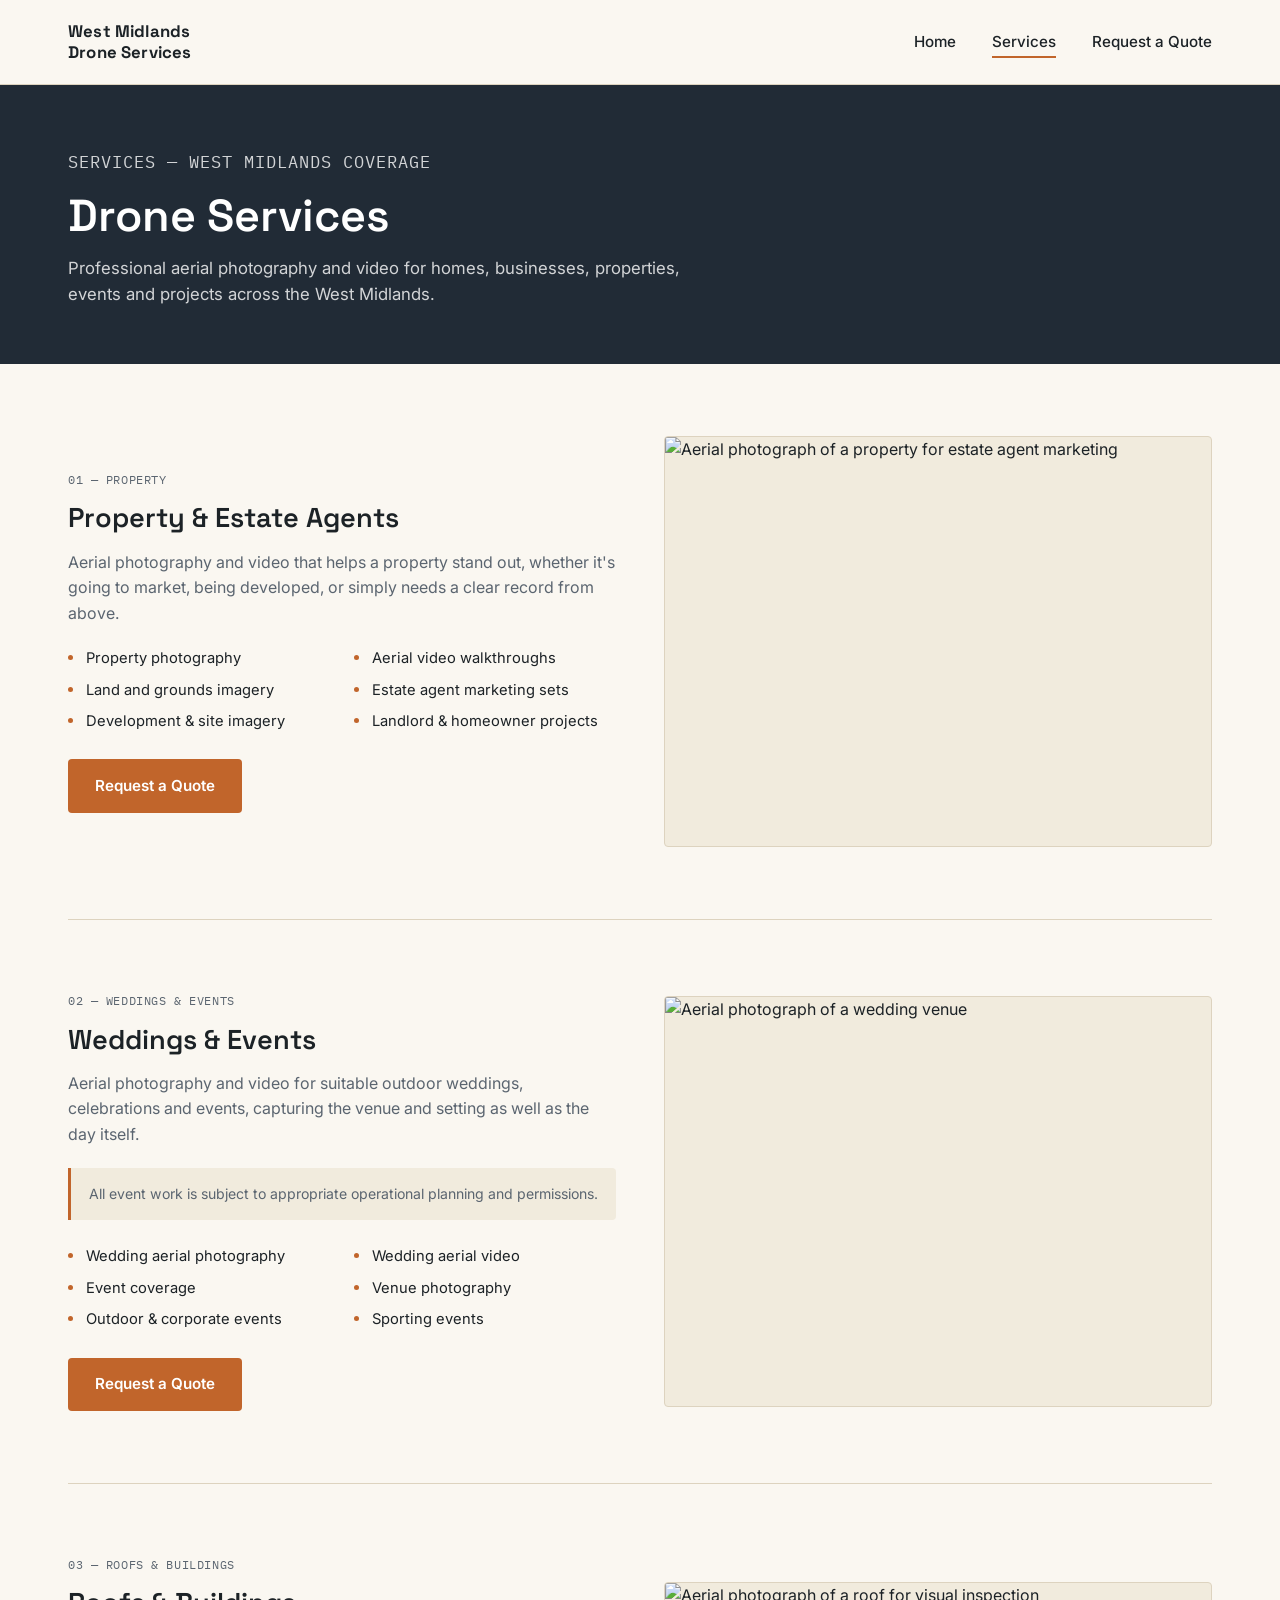
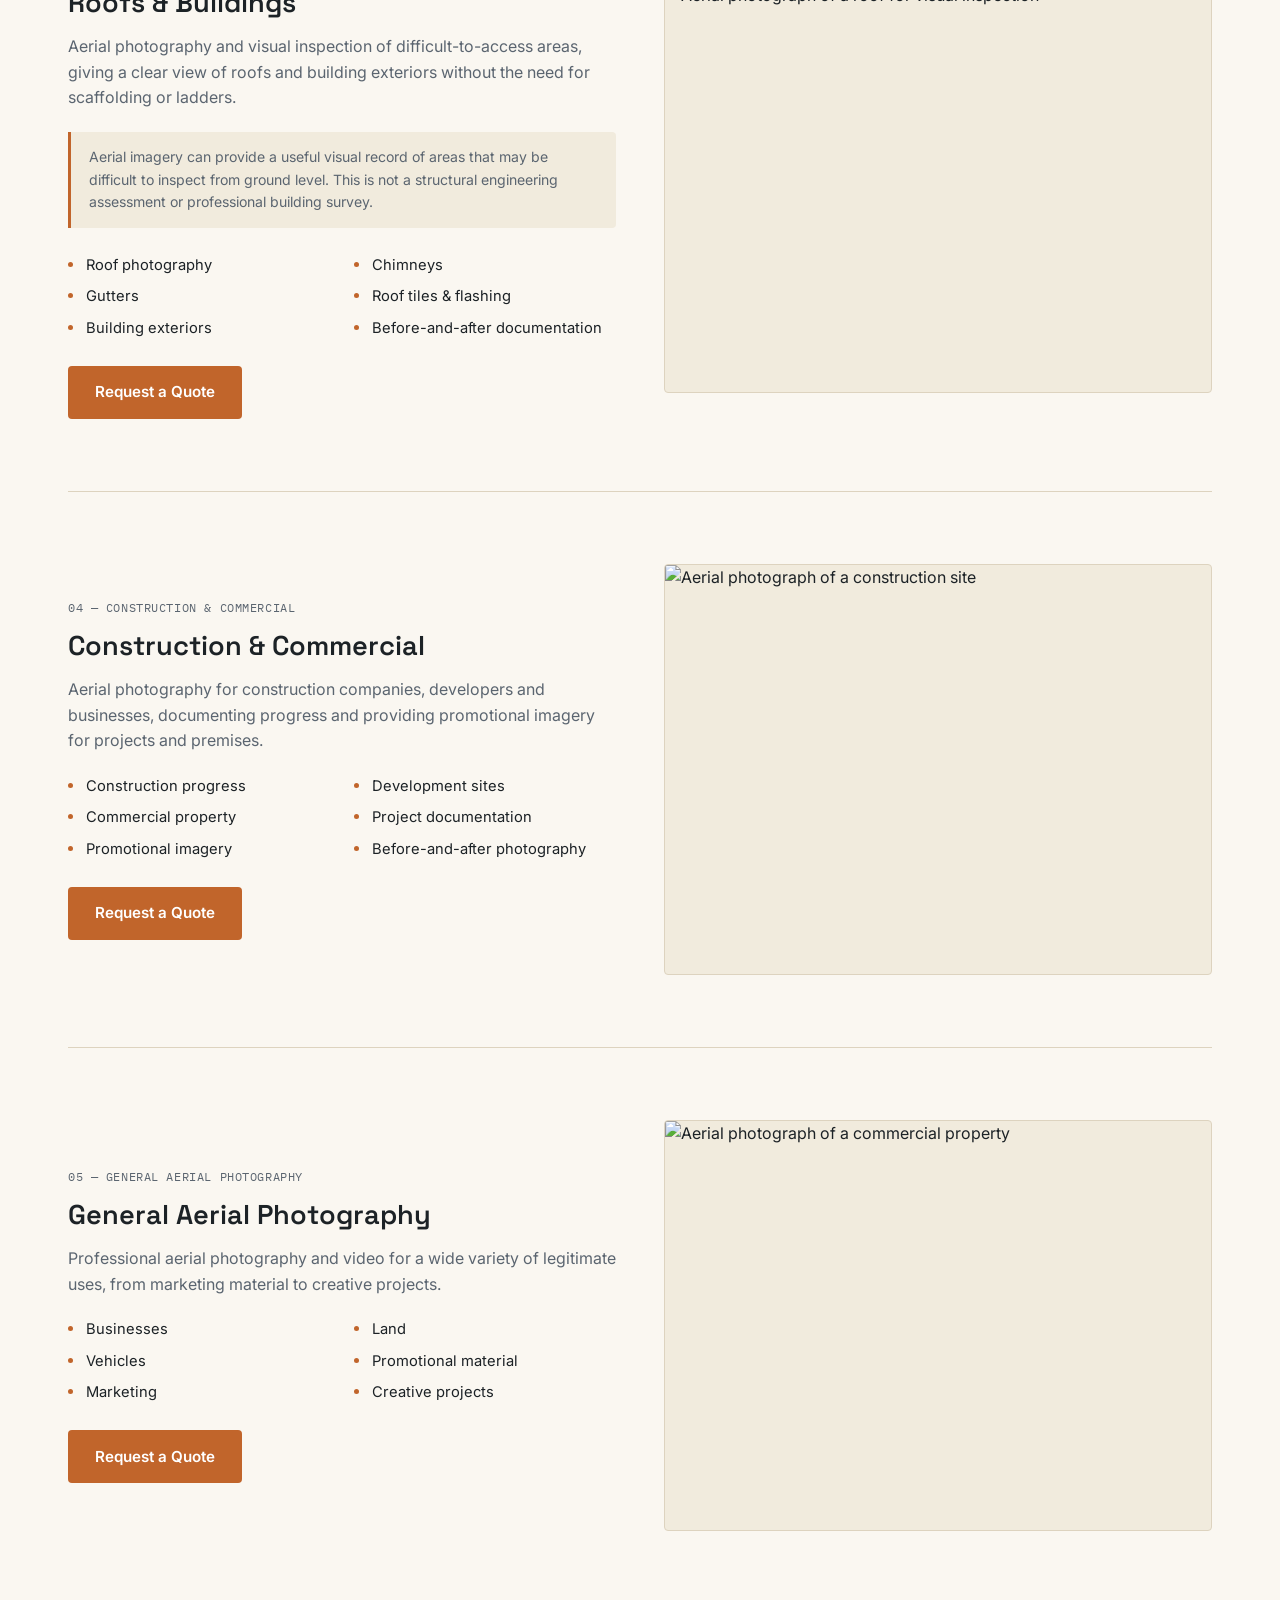
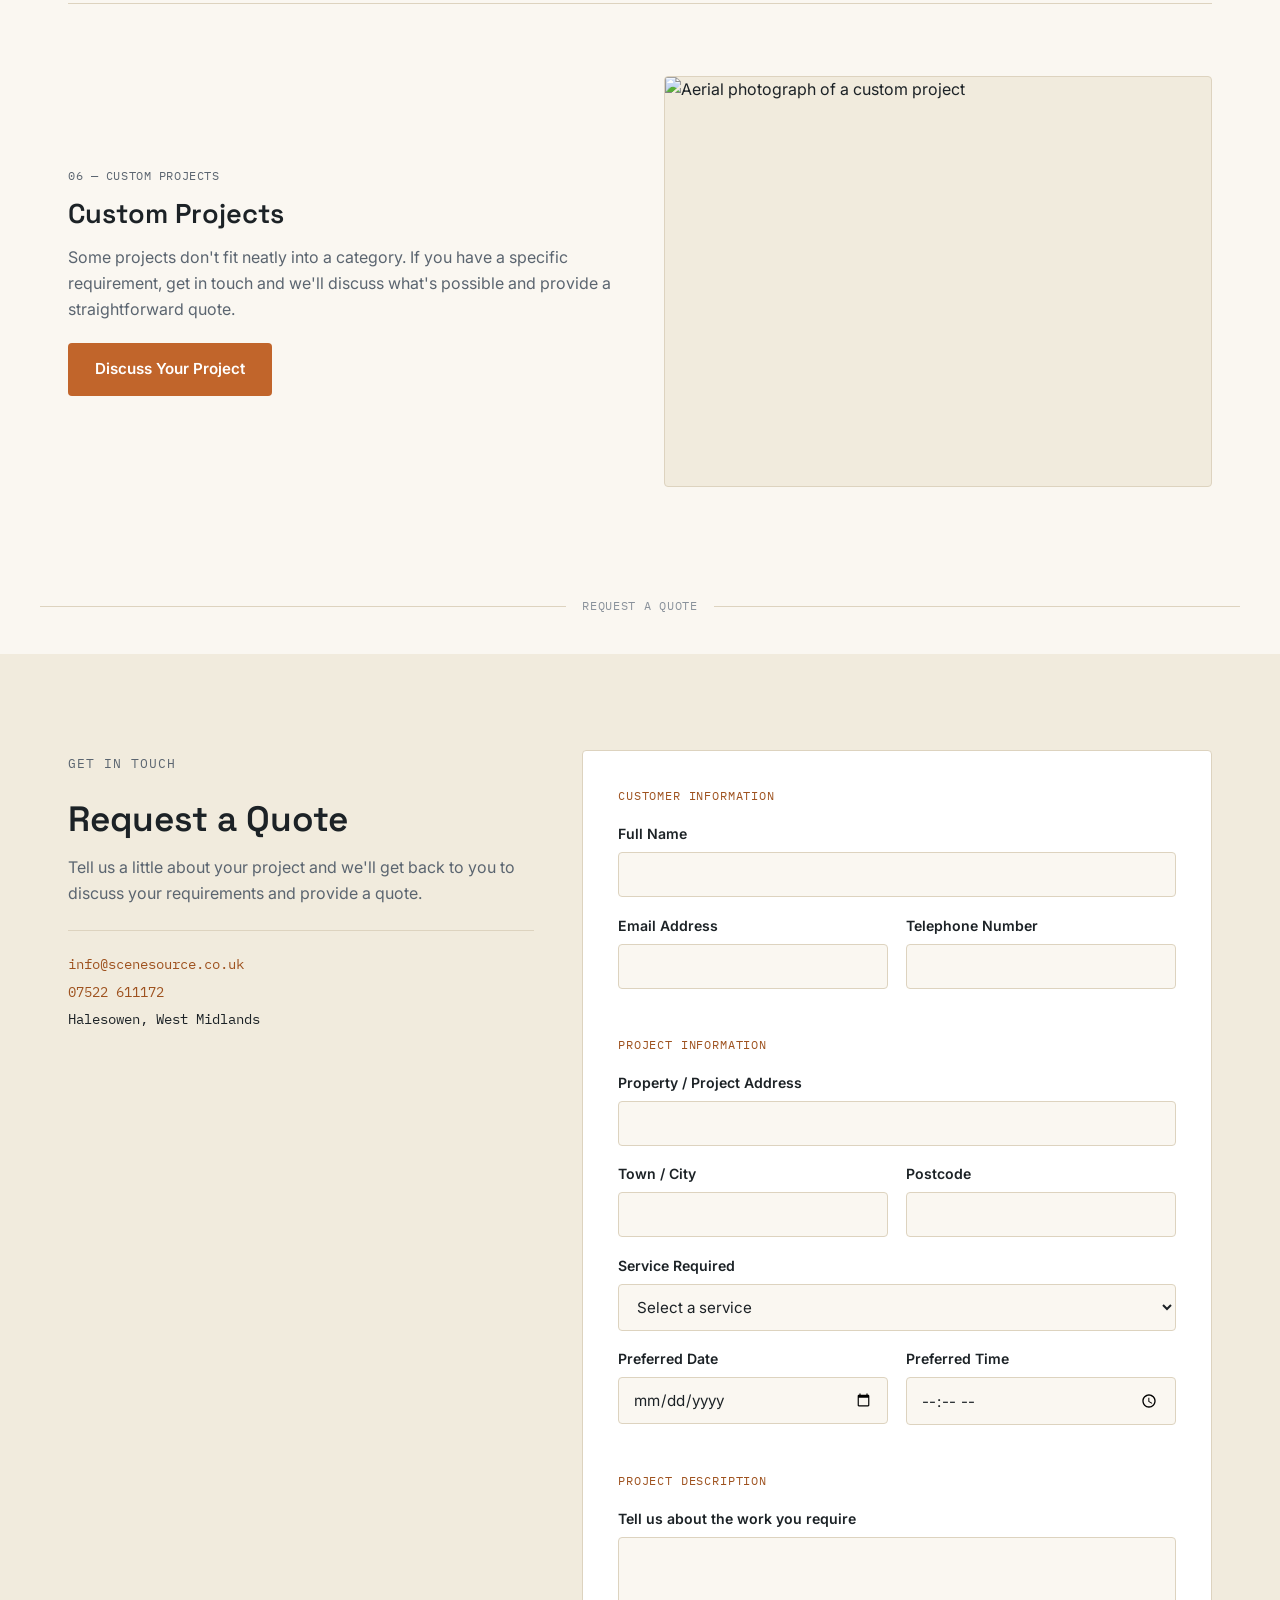
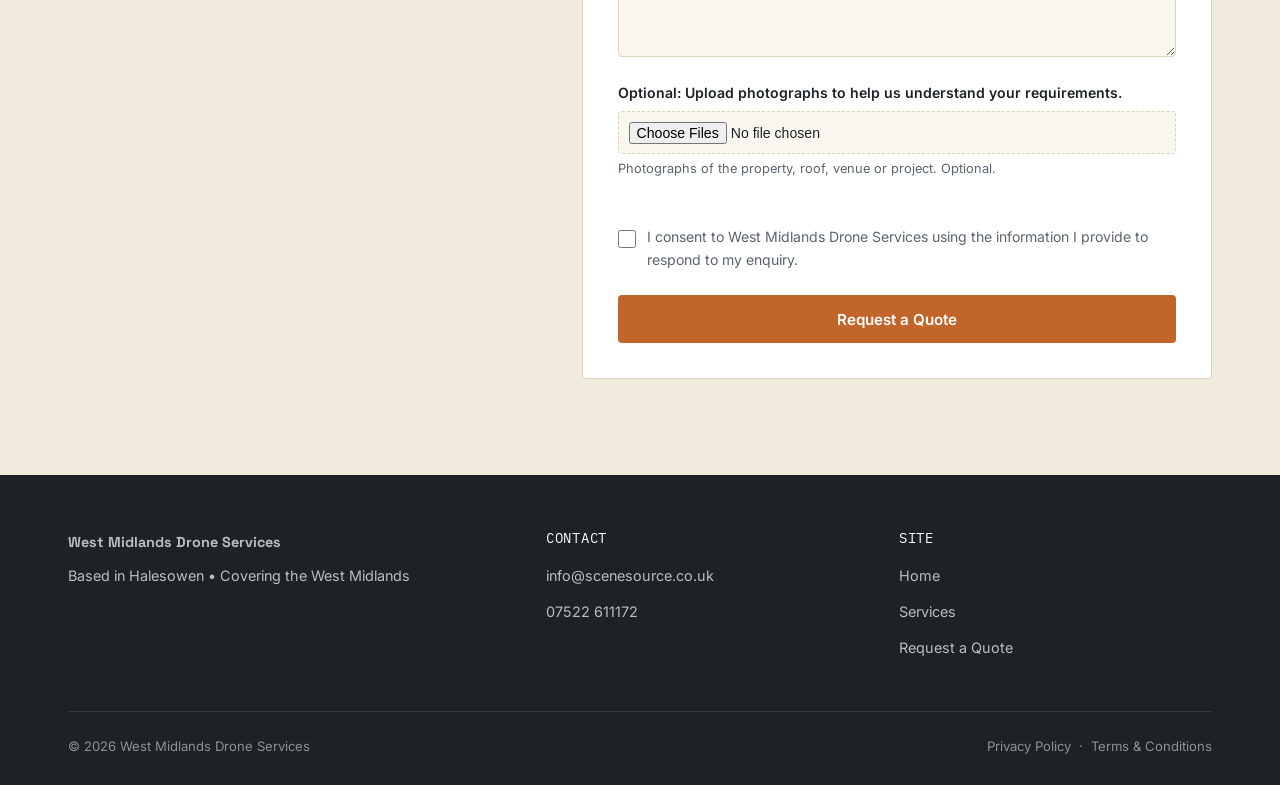
==== services.html @ e0657941 "Add files via upload" ====
<!DOCTYPE html>
<html lang="en-GB">
<head>
<meta charset="UTF-8">
<meta name="viewport" content="width=device-width, initial-scale=1.0">
<title>Drone Services West Midlands | Property, Events, Roofs &amp; Construction</title>
<meta name="description" content="Full range of drone photography and aerial services across the West Midlands: property, weddings, events, roofs, construction and commercial. Request a quote online.">

<meta property="og:title" content="Drone Services West Midlands | West Midlands Drone Services">
<meta property="og:description" content="Property, weddings, events, roofs, construction and commercial aerial imagery across the West Midlands. Request a quote online.">
<meta property="og:type" content="website">
<meta property="og:image" content="images/property-aerial.jpg">
<meta property="og:locale" content="en_GB">

<link rel="stylesheet" href="style.css">
</head>
<body>

<a href="#main" class="skip-link">Skip to main content</a>

<header class="site-header" id="siteHeader">
  <div class="container">
    <a href="index.html" class="brand">
      <span class="brand-mark">West Midlands<br>Drone Services</span>
    </a>

    <nav class="main-nav" id="mainNav" aria-label="Primary">
      <ul>
        <li><a href="index.html">Home</a></li>
        <li><a href="services.html" aria-current="page">Services</a></li>
        <li><a href="services.html#quote">Request a Quote</a></li>
      </ul>
      <div class="nav-cta">
        <a href="services.html#quote" class="btn btn-primary btn-block">Request a Quote</a>
      </div>
    </nav>

    <button class="nav-toggle" id="navToggle" aria-expanded="false" aria-controls="mainNav" aria-label="Open menu">
      <span></span><span></span><span></span>
    </button>
  </div>
</header>

<main id="main">

  <section class="page-hero">
    <div class="container">
      <p class="hero-coords" style="margin-bottom:0.9rem;">SERVICES — WEST MIDLANDS COVERAGE</p>
      <h1>Drone Services</h1>
      <p>Professional aerial photography and video for homes, businesses, properties, events and projects across the West Midlands.</p>
    </div>
  </section>

  <!-- PROPERTY -->
  <section class="container">
    <article class="service-detail" id="property">
      <div class="service-detail-text">
        <p class="service-ref">01 — PROPERTY</p>
        <h2>Property &amp; Estate Agents</h2>
        <p>Aerial photography and video that helps a property stand out, whether it's going to market, being developed, or simply needs a clear record from above.</p>
        <ul class="included-list">
          <li>Property photography</li>
          <li>Aerial video walkthroughs</li>
          <li>Land and grounds imagery</li>
          <li>Estate agent marketing sets</li>
          <li>Development &amp; site imagery</li>
          <li>Landlord &amp; homeowner projects</li>
        </ul>
        <a href="#quote" class="btn btn-primary">Request a Quote</a>
      </div>
      <div class="service-detail-media">
        <div class="hero-photo">
          <img src="images/property-aerial.jpg" alt="Aerial photograph of a property for estate agent marketing">
        </div>
      </div>
    </article>

    <!-- WEDDINGS & EVENTS -->
    <article class="service-detail reverse" id="events">
      <div class="service-detail-text">
        <p class="service-ref">02 — WEDDINGS &amp; EVENTS</p>
        <h2>Weddings &amp; Events</h2>
        <p>Aerial photography and video for suitable outdoor weddings, celebrations and events, capturing the venue and setting as well as the day itself.</p>
        <div class="note-box">All event work is subject to appropriate operational planning and permissions.</div>
        <ul class="included-list">
          <li>Wedding aerial photography</li>
          <li>Wedding aerial video</li>
          <li>Event coverage</li>
          <li>Venue photography</li>
          <li>Outdoor &amp; corporate events</li>
          <li>Sporting events</li>
        </ul>
        <a href="#quote" class="btn btn-primary">Request a Quote</a>
      </div>
      <div class="service-detail-media">
        <div class="hero-photo">
          <img src="images/wedding-drone.jpg" alt="Aerial photograph of a wedding venue">
        </div>
      </div>
    </article>

    <!-- ROOFS & BUILDINGS -->
    <article class="service-detail" id="roofs">
      <div class="service-detail-text">
        <p class="service-ref">03 — ROOFS &amp; BUILDINGS</p>
        <h2>Roofs &amp; Buildings</h2>
        <p>Aerial photography and visual inspection of difficult-to-access areas, giving a clear view of roofs and building exteriors without the need for scaffolding or ladders.</p>
        <div class="note-box">Aerial imagery can provide a useful visual record of areas that may be difficult to inspect from ground level. This is not a structural engineering assessment or professional building survey.</div>
        <ul class="included-list">
          <li>Roof photography</li>
          <li>Chimneys</li>
          <li>Gutters</li>
          <li>Roof tiles &amp; flashing</li>
          <li>Building exteriors</li>
          <li>Before-and-after documentation</li>
        </ul>
        <a href="#quote" class="btn btn-primary">Request a Quote</a>
      </div>
      <div class="service-detail-media">
        <div class="hero-photo">
          <img src="images/roof-inspection.jpg" alt="Aerial photograph of a roof for visual inspection">
        </div>
      </div>
    </article>

    <!-- CONSTRUCTION & COMMERCIAL -->
    <article class="service-detail reverse" id="construction">
      <div class="service-detail-text">
        <p class="service-ref">04 — CONSTRUCTION &amp; COMMERCIAL</p>
        <h2>Construction &amp; Commercial</h2>
        <p>Aerial photography for construction companies, developers and businesses, documenting progress and providing promotional imagery for projects and premises.</p>
        <ul class="included-list">
          <li>Construction progress</li>
          <li>Development sites</li>
          <li>Commercial property</li>
          <li>Project documentation</li>
          <li>Promotional imagery</li>
          <li>Before-and-after photography</li>
        </ul>
        <a href="#quote" class="btn btn-primary">Request a Quote</a>
      </div>
      <div class="service-detail-media">
        <div class="hero-photo">
          <img src="images/construction-drone.jpg" alt="Aerial photograph of a construction site">
        </div>
      </div>
    </article>

    <!-- GENERAL AERIAL -->
    <article class="service-detail" id="general">
      <div class="service-detail-text">
        <p class="service-ref">05 — GENERAL AERIAL PHOTOGRAPHY</p>
        <h2>General Aerial Photography</h2>
        <p>Professional aerial photography and video for a wide variety of legitimate uses, from marketing material to creative projects.</p>
        <ul class="included-list">
          <li>Businesses</li>
          <li>Land</li>
          <li>Vehicles</li>
          <li>Promotional material</li>
          <li>Marketing</li>
          <li>Creative projects</li>
        </ul>
        <a href="#quote" class="btn btn-primary">Request a Quote</a>
      </div>
      <div class="service-detail-media">
        <div class="hero-photo">
          <img src="images/commercial-drone.jpg" alt="Aerial photograph of a commercial property">
        </div>
      </div>
    </article>

    <!-- CUSTOM PROJECTS -->
    <article class="service-detail reverse" id="custom">
      <div class="service-detail-text">
        <p class="service-ref">06 — CUSTOM PROJECTS</p>
        <h2>Custom Projects</h2>
        <p>Some projects don't fit neatly into a category. If you have a specific requirement, get in touch and we'll discuss what's possible and provide a straightforward quote.</p>
        <a href="#quote" class="btn btn-primary">Discuss Your Project</a>
      </div>
      <div class="service-detail-media">
        <div class="hero-photo">
          <img src="images/event-drone.jpg" alt="Aerial photograph of a custom project">
        </div>
      </div>
    </article>
  </section>

  <div class="horizon-divider container">
    <span class="line"></span>
    <span class="tag">REQUEST A QUOTE</span>
    <span class="line"></span>
  </div>

  <!-- QUOTE FORM -->
  <section class="section quote-section" id="quote">
    <div class="container quote-wrap">
      <div class="quote-intro">
        <p class="eyebrow">Get In Touch</p>
        <h2>Request a Quote</h2>
        <p>Tell us a little about your project and we'll get back to you to discuss your requirements and provide a quote.</p>
        <div class="contact-block">
          <div><a href="mailto:info@scenesource.co.uk">info@scenesource.co.uk</a></div>
          <div><a href="tel:07522611172">07522 611172</a></div>
          <div>Halesowen, West Midlands</div>
        </div>
      </div>

      <form class="quote-form" id="quoteForm" action="https://api.web3forms.com/submit" method="POST" novalidate>
        <input type="hidden" name="access_key" value="eda8effd-8745-4531-95b8-7ba9d01d443c">
        <input type="hidden" name="subject" value="New quote request — West Midlands Drone Services">
        <input type="checkbox" name="botcheck" style="display:none" tabindex="-1" autocomplete="off">

        <fieldset class="form-fieldset">
          <legend>Customer Information</legend>

          <div class="form-field">
            <label for="fullName">Full Name</label>
            <input type="text" id="fullName" name="fullName" autocomplete="name" required aria-describedby="fullName-error">
            <span class="field-error" id="fullName-error">Please enter your full name.</span>
          </div>

          <div class="form-row">
            <div class="form-field">
              <label for="email">Email Address</label>
              <input type="email" id="email" name="email" autocomplete="email" required aria-describedby="email-error">
              <span class="field-error" id="email-error">Please enter a valid email address.</span>
            </div>
            <div class="form-field">
              <label for="telephone">Telephone Number</label>
              <input type="tel" id="telephone" name="telephone" autocomplete="tel" required aria-describedby="telephone-error">
              <span class="field-error" id="telephone-error">Please enter your telephone number.</span>
            </div>
          </div>
        </fieldset>

        <fieldset class="form-fieldset">
          <legend>Project Information</legend>

          <div class="form-field">
            <label for="address">Property / Project Address</label>
            <input type="text" id="address" name="address" required aria-describedby="address-error">
            <span class="field-error" id="address-error">Please enter the property or project address.</span>
          </div>

          <div class="form-row">
            <div class="form-field">
              <label for="town">Town / City</label>
              <input type="text" id="town" name="town">
            </div>
            <div class="form-field">
              <label for="postcode">Postcode</label>
              <input type="text" id="postcode" name="postcode" autocomplete="postal-code">
            </div>
          </div>

          <div class="form-field">
            <label for="service">Service Required</label>
            <select id="service" name="service" required aria-describedby="service-error">
              <option value="" disabled selected>Select a service</option>
              <option>Property Photography</option>
              <option>Estate Agent Photography</option>
              <option>Wedding Photography</option>
              <option>Wedding Video</option>
              <option>Event Photography</option>
              <option>Event Video</option>
              <option>Roof Photography</option>
              <option>Roof Visual Inspection</option>
              <option>Building Photography</option>
              <option>Construction Progress</option>
              <option>Commercial Photography</option>
              <option>General Aerial Photography</option>
              <option>General Aerial Video</option>
              <option>Other</option>
            </select>
            <span class="field-error" id="service-error">Please select a service.</span>
          </div>

          <div class="form-row">
            <div class="form-field">
              <label for="prefDate">Preferred Date</label>
              <input type="date" id="prefDate" name="preferredDate">
            </div>
            <div class="form-field">
              <label for="prefTime">Preferred Time</label>
              <input type="time" id="prefTime" name="preferredTime">
            </div>
          </div>
        </fieldset>

        <fieldset class="form-fieldset">
          <legend>Project Description</legend>
          <div class="form-field">
            <label for="description">Tell us about the work you require</label>
            <textarea id="description" name="description" required aria-describedby="description-error"></textarea>
            <span class="field-error" id="description-error">Please tell us a little about the work you require.</span>
          </div>

          <div class="form-field">
            <label for="photos">Optional: Upload photographs to help us understand your requirements.</label>
            <input type="file" id="photos" name="photos" accept="image/*" multiple>
            <span class="hint">Photographs of the property, roof, venue or project. Optional.</span>
          </div>
        </fieldset>

        <div class="consent-field">
          <input type="checkbox" id="consent" name="consent" required aria-describedby="consent-error">
          <label for="consent">I consent to West Midlands Drone Services using the information I provide to respond to my enquiry.</label>
        </div>
        <span class="field-error" id="consent-error">Please confirm you consent to us using your details to respond.</span>

        <button type="submit" class="btn btn-primary btn-block">Request a Quote</button>

        <div class="form-status" id="formStatus" role="status" aria-live="polite"></div>
      </form>
    </div>
  </section>

</main>

<footer class="site-footer">
  <div class="container">
    <div class="footer-grid">
      <div>
        <p class="footer-brand">West Midlands Drone Services</p>
        <p>Based in Halesowen • Covering the West Midlands</p>
      </div>
      <div>
        <h4>Contact</h4>
        <ul>
          <li><a href="mailto:info@scenesource.co.uk">info@scenesource.co.uk</a></li>
          <li><a href="tel:07522611172">07522 611172</a></li>
        </ul>
      </div>
      <div>
        <h4>Site</h4>
        <ul>
          <li><a href="index.html">Home</a></li>
          <li><a href="services.html">Services</a></li>
          <li><a href="services.html#quote">Request a Quote</a></li>
        </ul>
      </div>
    </div>
    <div class="footer-bottom">
      <p>© 2026 West Midlands Drone Services</p>
      <div>
        <a href="privacy.html">Privacy Policy</a> &nbsp;·&nbsp; <a href="terms.html">Terms &amp; Conditions</a>
      </div>
    </div>
  </div>
</footer>

<script src="script.js"></script>
</body>
</html>
---- style.css ----
/* =========================================================
   WEST MIDLANDS DRONE SERVICES — STYLESHEET
   ========================================================= */

/* ---------- Fonts ---------- */
@import url('https://fonts.googleapis.com/css2?family=Space+Grotesk:wght@400;500;600;700&family=Inter:wght@400;500;600;700&family=IBM+Plex+Mono:wght@400;500&display=swap');

/* ---------- Design tokens ---------- */
:root {
  --ink: #1C2226;
  --navy: #212B36;
  --bg: #FAF7F1;
  --bg-alt: #F1EBDD;
  --accent: #C1652B;
  --accent-dark: #9E521F;
  --line: #DDD3BF;
  --slate: #5B6570;
  --slate-light: #8A929B;
  --white: #FFFFFF;

  --font-display: 'Space Grotesk', sans-serif;
  --font-body: 'Inter', sans-serif;
  --font-mono: 'IBM Plex Mono', monospace;

  --radius: 4px;
  --max-width: 1200px;
  --section-pad: 6rem;
}

/* ---------- Reset ---------- */
* { box-sizing: border-box; margin: 0; padding: 0; }

html { scroll-behavior: smooth; }

body {
  font-family: var(--font-body);
  color: var(--ink);
  background: var(--bg);
  line-height: 1.6;
  -webkit-font-smoothing: antialiased;
  overflow-x: hidden;
}

img { max-width: 100%; display: block; }

a { color: inherit; text-decoration: none; }

ul { list-style: none; }

button { font-family: inherit; cursor: pointer; border: none; background: none; }

h1, h2, h3, h4 {
  font-family: var(--font-display);
  font-weight: 600;
  line-height: 1.15;
  color: var(--ink);
}

/* Visible focus states for accessibility */
a:focus-visible,
button:focus-visible,
input:focus-visible,
select:focus-visible,
textarea:focus-visible {
  outline: 3px solid var(--accent);
  outline-offset: 2px;
}

.skip-link {
  position: absolute;
  left: -999px;
  top: auto;
  background: var(--ink);
  color: var(--white);
  padding: 0.75rem 1.25rem;
  z-index: 999;
}
.skip-link:focus {
  left: 1rem;
  top: 1rem;
}

/* ---------- Layout helpers ---------- */
.container {
  max-width: var(--max-width);
  margin: 0 auto;
  padding: 0 1.75rem;
}

.section { padding: var(--section-pad) 0; }
.section-alt { background: var(--bg-alt); }

.eyebrow {
  font-family: var(--font-mono);
  font-size: 0.8rem;
  letter-spacing: 0.08em;
  text-transform: uppercase;
  color: var(--accent-dark);
  display: inline-block;
  margin-bottom: 0.9rem;
}

.section-head {
  max-width: 640px;
  margin-bottom: 3rem;
}

.section-head h2 {
  font-size: clamp(1.9rem, 3vw, 2.6rem);
  margin-bottom: 0.9rem;
}

.section-head p {
  color: var(--slate);
  font-size: 1.05rem;
}

.centered { text-align: center; margin-left: auto; margin-right: auto; }

/* ---------- Buttons ---------- */
.btn {
  display: inline-flex;
  align-items: center;
  gap: 0.5rem;
  font-family: var(--font-body);
  font-weight: 600;
  font-size: 0.95rem;
  padding: 0.9rem 1.7rem;
  border-radius: var(--radius);
  transition: background 0.15s ease, color 0.15s ease, border-color 0.15s ease, transform 0.1s ease;
  white-space: nowrap;
}

.btn-primary {
  background: var(--accent);
  color: var(--white);
}
.btn-primary:hover { background: var(--accent-dark); }
.btn-primary:active { transform: translateY(1px); }

.btn-outline {
  background: transparent;
  color: var(--ink);
  border: 1.5px solid var(--ink);
}
.btn-outline:hover { background: var(--ink); color: var(--white); }

.btn-outline-light {
  background: transparent;
  color: var(--white);
  border: 1.5px solid rgba(255,255,255,0.6);
}
.btn-outline-light:hover { background: var(--white); color: var(--ink); }

.btn-block { width: 100%; justify-content: center; }

/* ---------- Header ---------- */
.site-header {
  position: sticky;
  top: 0;
  z-index: 100;
  background: rgba(250, 247, 241, 0.92);
  backdrop-filter: blur(8px);
  border-bottom: 1px solid var(--line);
}

.site-header .container {
  display: flex;
  align-items: center;
  justify-content: space-between;
  height: 84px;
}

.brand {
  font-family: var(--font-display);
  font-weight: 700;
  font-size: 1.05rem;
  letter-spacing: 0.01em;
  display: flex;
  flex-direction: column;
  line-height: 1.25;
}

.brand-mark {
  color: var(--ink);
}

.brand-tag {
  font-family: var(--font-mono);
  font-size: 0.65rem;
  letter-spacing: 0.09em;
  text-transform: uppercase;
  color: var(--accent-dark);
  font-weight: 400;
}

.main-nav {
  display: flex;
  align-items: center;
  gap: 2.25rem;
}

.main-nav ul {
  display: flex;
  gap: 2.25rem;
}

.main-nav a {
  font-weight: 500;
  font-size: 0.95rem;
  color: var(--ink);
  position: relative;
  padding: 0.3rem 0;
}

.main-nav a::after {
  content: '';
  position: absolute;
  left: 0; right: 0; bottom: -2px;
  height: 2px;
  background: var(--accent);
  transform: scaleX(0);
  transform-origin: left;
  transition: transform 0.2s ease;
}

.main-nav a:hover::after,
.main-nav a[aria-current="page"]::after {
  transform: scaleX(1);
}

.nav-cta { display: none; }

.nav-toggle {
  display: none;
  flex-direction: column;
  gap: 5px;
  padding: 0.5rem;
  z-index: 110;
}
.nav-toggle span {
  width: 24px;
  height: 2px;
  background: var(--ink);
  transition: transform 0.2s ease, opacity 0.2s ease;
}
.nav-toggle[aria-expanded="true"] span:nth-child(1) { transform: translateY(7px) rotate(45deg); }
.nav-toggle[aria-expanded="true"] span:nth-child(2) { opacity: 0; }
.nav-toggle[aria-expanded="true"] span:nth-child(3) { transform: translateY(-7px) rotate(-45deg); }

/* ---------- Hero ---------- */
.hero {
  position: relative;
  background: var(--navy);
  color: var(--white);
  overflow: hidden;
}

.hero-grid {
  position: absolute;
  inset: 0;
  background-image:
    linear-gradient(rgba(255,255,255,0.05) 1px, transparent 1px),
    linear-gradient(90deg, rgba(255,255,255,0.05) 1px, transparent 1px);
  background-size: 64px 64px;
  pointer-events: none;
}

.hero-inner {
  position: relative;
  display: grid;
  grid-template-columns: 1.05fr 0.95fr;
  gap: 3.5rem;
  align-items: center;
  padding: 5.5rem 0 4.5rem;
}

.hero-coords {
  font-family: var(--font-mono);
  font-size: 0.8rem;
  letter-spacing: 0.06em;
  color: rgba(255,255,255,0.55);
  margin-bottom: 1.5rem;
}

.hero-text h1 {
  color: var(--white);
  font-size: clamp(2.3rem, 4.2vw, 3.4rem);
  margin-bottom: 1.3rem;
}

.hero-text .lede {
  font-size: 1.15rem;
  color: rgba(255,255,255,0.82);
  max-width: 42ch;
  margin-bottom: 1rem;
}

.hero-location {
  font-family: var(--font-mono);
  font-size: 0.85rem;
  color: var(--accent);
  margin-bottom: 2.1rem;
  letter-spacing: 0.02em;
}

.hero-actions {
  display: flex;
  gap: 1rem;
  flex-wrap: wrap;
}

.hero-media {
  position: relative;
}

.hero-photo {
  aspect-ratio: 4 / 5;
  background: #33404D;
  border: 1px solid rgba(255,255,255,0.15);
  border-radius: var(--radius);
  display: flex;
  align-items: center;
  justify-content: center;
  overflow: hidden;
}

.hero-photo img {
  width: 100%;
  height: 100%;
  object-fit: cover;
  display: block;
}

.placeholder-frame {
  width: 100%;
  height: 100%;
  display: flex;
  flex-direction: column;
  align-items: center;
  justify-content: center;
  gap: 0.6rem;
  text-align: center;
  padding: 2rem;
  color: rgba(255,255,255,0.55);
}

.placeholder-frame svg { width: 44px; height: 44px; opacity: 0.6; }

.placeholder-frame .ph-label {
  font-family: var(--font-mono);
  font-size: 0.75rem;
  letter-spacing: 0.04em;
}

.placeholder-frame .ph-file {
  font-family: var(--font-mono);
  font-size: 0.7rem;
  color: var(--accent);
}

/* ---------- Credentials strip ---------- */
.credentials {
  background: var(--ink);
  border-top: 1px solid rgba(255,255,255,0.08);
}

.credentials .container {
  display: flex;
  flex-wrap: wrap;
  gap: 1.5rem 3rem;
  justify-content: center;
  padding-top: 1.6rem;
  padding-bottom: 1.6rem;
}

.credential-item {
  display: flex;
  align-items: center;
  gap: 0.6rem;
  color: rgba(255,255,255,0.85);
  font-size: 0.9rem;
  font-weight: 500;
}

.credential-item svg { width: 18px; height: 18px; color: var(--accent); flex-shrink: 0; }

/* ---------- Horizon divider (signature element) ---------- */
.horizon-divider {
  display: flex;
  align-items: center;
  gap: 1rem;
  padding: 2.4rem 0;
  color: var(--slate-light);
}

.horizon-divider .line { flex: 1; height: 1px; background: var(--line); }

.horizon-divider .tag {
  font-family: var(--font-mono);
  font-size: 0.72rem;
  letter-spacing: 0.06em;
  white-space: nowrap;
}

/* ---------- Service cards ---------- */
.service-grid {
  display: grid;
  grid-template-columns: repeat(3, 1fr);
  gap: 1.75rem;
}

.service-card {
  background: var(--white);
  border: 1px solid var(--line);
  border-radius: var(--radius);
  padding: 2rem 1.9rem 1.9rem;
  display: flex;
  flex-direction: column;
  transition: border-color 0.15s ease, transform 0.15s ease;
}

.service-card:hover {
  border-color: var(--accent);
  transform: translateY(-3px);
}

.service-ref {
  font-family: var(--font-mono);
  font-size: 0.72rem;
  color: var(--accent-dark);
  letter-spacing: 0.05em;
  margin-bottom: 1rem;
}

.service-card h3 {
  font-size: 1.2rem;
  margin-bottom: 0.7rem;
}

.service-card p {
  color: var(--slate);
  font-size: 0.95rem;
  margin-bottom: 1.1rem;
}

.service-card ul {
  margin-bottom: 1.4rem;
  flex-grow: 1;
}

.service-card li {
  font-size: 0.9rem;
  color: var(--slate);
  padding-left: 1.1rem;
  position: relative;
  margin-bottom: 0.45rem;
}

.service-card li::before {
  content: '';
  position: absolute;
  left: 0; top: 0.55em;
  width: 5px; height: 5px;
  background: var(--accent);
  border-radius: 50%;
}

.card-link {
  font-weight: 600;
  font-size: 0.9rem;
  color: var(--ink);
  display: inline-flex;
  align-items: center;
  gap: 0.4rem;
  border-bottom: 1.5px solid var(--accent);
  padding-bottom: 2px;
  width: fit-content;
}
.card-link:hover { color: var(--accent-dark); }

/* ---------- Why choose us ---------- */
.reasons-grid {
  display: grid;
  grid-template-columns: repeat(3, 1fr);
  gap: 2.2rem;
}

.reason h3 {
  font-size: 1.1rem;
  margin-bottom: 0.6rem;
  display: flex;
  align-items: center;
  gap: 0.6rem;
}

.reason h3::before {
  content: '';
  width: 8px; height: 8px;
  background: var(--accent);
  border-radius: 50%;
  flex-shrink: 0;
}

.reason p { color: var(--slate); font-size: 0.95rem; }

/* ---------- How it works ---------- */
.steps {
  display: grid;
  grid-template-columns: repeat(3, 1fr);
  gap: 2rem;
  counter-reset: step;
}

.step {
  position: relative;
  padding-top: 1.5rem;
  border-top: 2px solid var(--ink);
}

.step-number {
  font-family: var(--font-mono);
  font-size: 0.85rem;
  color: var(--accent-dark);
  display: block;
  margin-bottom: 0.9rem;
}

.step h3 { font-size: 1.15rem; margin-bottom: 0.6rem; }
.step p { color: var(--slate); font-size: 0.95rem; }

/* ---------- Coverage section ---------- */
.coverage {
  background: var(--navy);
  color: var(--white);
  position: relative;
  overflow: hidden;
}

.coverage-inner {
  display: grid;
  grid-template-columns: 1fr 1fr;
  gap: 3rem;
  align-items: center;
}

.coverage h2 { color: var(--white); font-size: clamp(1.8rem, 3vw, 2.4rem); margin-bottom: 1.1rem; }
.coverage p { color: rgba(255,255,255,0.78); font-size: 1.02rem; margin-bottom: 1.5rem; }

.coverage-areas {
  display: flex;
  flex-wrap: wrap;
  gap: 0.6rem;
}

.coverage-areas span {
  font-family: var(--font-mono);
  font-size: 0.78rem;
  border: 1px solid rgba(255,255,255,0.25);
  color: rgba(255,255,255,0.85);
  padding: 0.4rem 0.8rem;
  border-radius: 999px;
}

.coverage-map {
  aspect-ratio: 1 / 1;
  border: 1px solid rgba(255,255,255,0.18);
  border-radius: var(--radius);
  background:
    linear-gradient(rgba(255,255,255,0.05) 1px, transparent 1px),
    linear-gradient(90deg, rgba(255,255,255,0.05) 1px, transparent 1px);
  background-size: 32px 32px;
  background-color: #29343F;
  display: flex;
  align-items: center;
  justify-content: center;
  position: relative;
}

.coverage-map .pin {
  display: flex;
  flex-direction: column;
  align-items: center;
  gap: 0.4rem;
  color: var(--accent);
}
.coverage-map .pin span {
  font-family: var(--font-mono);
  font-size: 0.75rem;
  color: rgba(255,255,255,0.7);
}

/* ---------- Final CTA ---------- */
.final-cta {
  background: var(--bg-alt);
  text-align: center;
}
.final-cta h2 { font-size: clamp(1.8rem, 3vw, 2.4rem); margin-bottom: 0.8rem; }
.final-cta p { color: var(--slate); font-size: 1.05rem; margin-bottom: 2rem; }

/* ---------- Footer ---------- */
.site-footer {
  background: var(--ink);
  color: rgba(255,255,255,0.75);
  padding: 3.5rem 0 1.75rem;
}

.footer-grid {
  display: grid;
  grid-template-columns: 1.4fr 1fr 1fr;
  gap: 2.5rem;
  padding-bottom: 2.5rem;
  border-bottom: 1px solid rgba(255,255,255,0.1);
}

.footer-brand {
  font-family: var(--font-display);
  font-weight: 700;
  color: var(--white);
  font-size: 1.1rem;
  margin-bottom: 0.6rem;
}

.footer-grid h4 {
  color: var(--white);
  font-size: 0.85rem;
  letter-spacing: 0.05em;
  text-transform: uppercase;
  margin-bottom: 1rem;
  font-family: var(--font-mono);
  font-weight: 400;
}

.footer-grid p, .footer-grid a { font-size: 0.9rem; color: rgba(255,255,255,0.7); }
.footer-grid li { margin-bottom: 0.65rem; }
.footer-grid a:hover { color: var(--accent); }

.footer-bottom {
  display: flex;
  justify-content: space-between;
  flex-wrap: wrap;
  gap: 1rem;
  padding-top: 1.5rem;
  font-size: 0.82rem;
  color: rgba(255,255,255,0.5);
}

.footer-bottom a { color: rgba(255,255,255,0.5); }
.footer-bottom a:hover { color: var(--accent); }

/* =========================================================
   SERVICES PAGE
   ========================================================= */

.page-hero {
  background: var(--navy);
  color: var(--white);
  padding: 4rem 0 3.5rem;
}
.page-hero h1 { color: var(--white); font-size: clamp(2rem, 3.6vw, 2.8rem); margin-bottom: 0.8rem; }
.page-hero p { color: rgba(255,255,255,0.8); max-width: 56ch; font-size: 1.05rem; }

.service-detail {
  display: grid;
  grid-template-columns: 1fr 1fr;
  gap: 3rem;
  align-items: center;
  padding: 4.5rem 0;
  border-bottom: 1px solid var(--line);
}

.service-detail:last-of-type { border-bottom: none; }

.service-detail.reverse .service-detail-media { order: 2; }
.service-detail.reverse .service-detail-text { order: 1; }

.service-detail-text .service-ref { margin-bottom: 0.8rem; }
.service-detail-text h2 { font-size: 1.7rem; margin-bottom: 1rem; }
.service-detail-text > p { color: var(--slate); margin-bottom: 1.3rem; }

.included-list {
  display: grid;
  grid-template-columns: 1fr 1fr;
  gap: 0.5rem 1.5rem;
  margin-bottom: 1.6rem;
}

.included-list li {
  font-size: 0.92rem;
  color: var(--ink);
  padding-left: 1.1rem;
  position: relative;
}
.included-list li::before {
  content: '';
  position: absolute;
  left: 0; top: 0.55em;
  width: 5px; height: 5px;
  background: var(--accent);
  border-radius: 50%;
}

.service-detail-media .placeholder-frame {
  color: var(--slate-light);
}
.service-detail-media .hero-photo {
  background: var(--bg-alt);
  border: 1px solid var(--line);
  aspect-ratio: 4/3;
}

.note-box {
  background: var(--bg-alt);
  border-left: 3px solid var(--accent);
  padding: 0.9rem 1.1rem;
  font-size: 0.88rem;
  color: var(--slate);
  border-radius: 0 4px 4px 0;
  margin-bottom: 1.6rem;
}

/* ---------- Quote form ---------- */
.quote-section { background: var(--bg-alt); }

.quote-wrap {
  display: grid;
  grid-template-columns: 0.85fr 1.15fr;
  gap: 3rem;
}

.quote-intro h2 { font-size: clamp(1.7rem, 3vw, 2.2rem); margin-bottom: 1rem; }
.quote-intro p { color: var(--slate); margin-bottom: 1.5rem; }

.quote-intro .contact-block {
  font-family: var(--font-mono);
  font-size: 0.9rem;
  color: var(--ink);
  border-top: 1px solid var(--line);
  padding-top: 1.2rem;
  line-height: 1.9;
}
.quote-intro .contact-block a { color: var(--accent-dark); }

.quote-form {
  background: var(--white);
  border: 1px solid var(--line);
  border-radius: var(--radius);
  padding: 2.2rem;
}

.form-fieldset {
  border: none;
  margin-bottom: 1.8rem;
}

.form-fieldset legend {
  font-family: var(--font-mono);
  font-size: 0.75rem;
  letter-spacing: 0.07em;
  text-transform: uppercase;
  color: var(--accent-dark);
  margin-bottom: 1.1rem;
  padding: 0;
}

.form-row {
  display: grid;
  grid-template-columns: 1fr 1fr;
  gap: 1.1rem;
  margin-bottom: 1.1rem;
}

.form-field { margin-bottom: 1.1rem; }
.form-row .form-field { margin-bottom: 0; }

.form-field label {
  display: block;
  font-size: 0.88rem;
  font-weight: 600;
  margin-bottom: 0.4rem;
}

.form-field .hint {
  display: block;
  font-weight: 400;
  color: var(--slate);
  font-size: 0.8rem;
  margin-top: 0.3rem;
}

.form-field input[type="text"],
.form-field input[type="email"],
.form-field input[type="tel"],
.form-field input[type="date"],
.form-field input[type="time"],
.form-field select,
.form-field textarea {
  width: 100%;
  font-family: inherit;
  font-size: 0.95rem;
  padding: 0.75rem 0.9rem;
  border: 1.5px solid var(--line);
  border-radius: var(--radius);
  background: var(--bg);
  color: var(--ink);
}

.form-field input:focus,
.form-field select:focus,
.form-field textarea:focus {
  border-color: var(--accent);
}

.form-field textarea { resize: vertical; min-height: 120px; }

.form-field input[aria-invalid="true"],
.form-field select[aria-invalid="true"],
.form-field textarea[aria-invalid="true"] {
  border-color: #B3261E;
}

.field-error {
  display: none;
  color: #B3261E;
  font-size: 0.8rem;
  margin-top: 0.35rem;
}
.field-error.visible { display: block; }

.form-field input[type="file"] {
  width: 100%;
  font-size: 0.88rem;
  padding: 0.6rem;
  border: 1.5px dashed var(--line);
  border-radius: var(--radius);
  background: var(--bg);
}

.consent-field {
  display: flex;
  align-items: flex-start;
  gap: 0.7rem;
  margin-bottom: 1.5rem;
}
.consent-field input { margin-top: 0.25rem; width: 18px; height: 18px; accent-color: var(--accent); flex-shrink: 0; }
.consent-field label { font-size: 0.88rem; font-weight: 400; color: var(--slate); }

.form-status {
  margin-top: 1rem;
  padding: 0.9rem 1rem;
  border-radius: var(--radius);
  font-size: 0.92rem;
  display: none;
}
.form-status.visible { display: block; }
.form-status.success { background: #E6F4EA; color: #1E4620; display: block; }
.form-status.error { background: #FBE9E7; color: #7A2E22; display: block; }

/* =========================================================
   RESPONSIVE
   ========================================================= */

@media (max-width: 980px) {
  :root { --section-pad: 4.5rem; }

  .hero-inner { grid-template-columns: 1fr; padding-top: 3rem; }
  .hero-media { order: -1; }
  .hero-photo { aspect-ratio: 16/10; }

  .service-grid { grid-template-columns: 1fr 1fr; }
  .reasons-grid { grid-template-columns: 1fr 1fr; }
  .steps { grid-template-columns: 1fr; gap: 2.4rem; }

  .coverage-inner { grid-template-columns: 1fr; }
  .coverage-map { order: -1; max-width: 420px; margin: 0 auto; }

  .footer-grid { grid-template-columns: 1fr 1fr; }

  .service-detail { grid-template-columns: 1fr; padding: 3.2rem 0; }
  .service-detail.reverse .service-detail-media,
  .service-detail.reverse .service-detail-text { order: initial; }
  .service-detail-media { order: -1; }

  .quote-wrap { grid-template-columns: 1fr; }
}

@media (max-width: 720px) {
  .main-nav { display: none; }

  .site-header.nav-open .main-nav {
    display: flex;
    position: fixed;
    inset: 84px 0 0 0;
    background: var(--bg);
    flex-direction: column;
    align-items: flex-start;
    padding: 2rem 1.75rem;
    gap: 0;
    overflow-y: auto;
  }

  .site-header.nav-open .main-nav ul {
    flex-direction: column;
    gap: 0;
    width: 100%;
  }

  .site-header.nav-open .main-nav li {
    width: 100%;
    border-bottom: 1px solid var(--line);
  }

  .site-header.nav-open .main-nav a {
    display: block;
    padding: 1.1rem 0;
    font-size: 1.1rem;
  }

  .site-header.nav-open .nav-cta {
    display: block;
    margin-top: 1.5rem;
    width: 100%;
  }
  .site-header.nav-open .nav-cta .btn { width: 100%; }

  .nav-toggle { display: flex; }

  .service-grid { grid-template-columns: 1fr; }
  .reasons-grid { grid-template-columns: 1fr; }

  .hero-actions .btn { flex: 1 1 auto; justify-content: center; }

  .credentials .container { justify-content: flex-start; }

  .footer-grid { grid-template-columns: 1fr; gap: 2rem; }
  .footer-bottom { flex-direction: column; }

  .form-row { grid-template-columns: 1fr; }

  .quote-form { padding: 1.5rem; }
}

/* Reduced motion */
@media (prefers-reduced-motion: reduce) {
  html { scroll-behavior: auto; }
  * { animation-duration: 0.001ms !important; transition-duration: 0.001ms !important; }
}
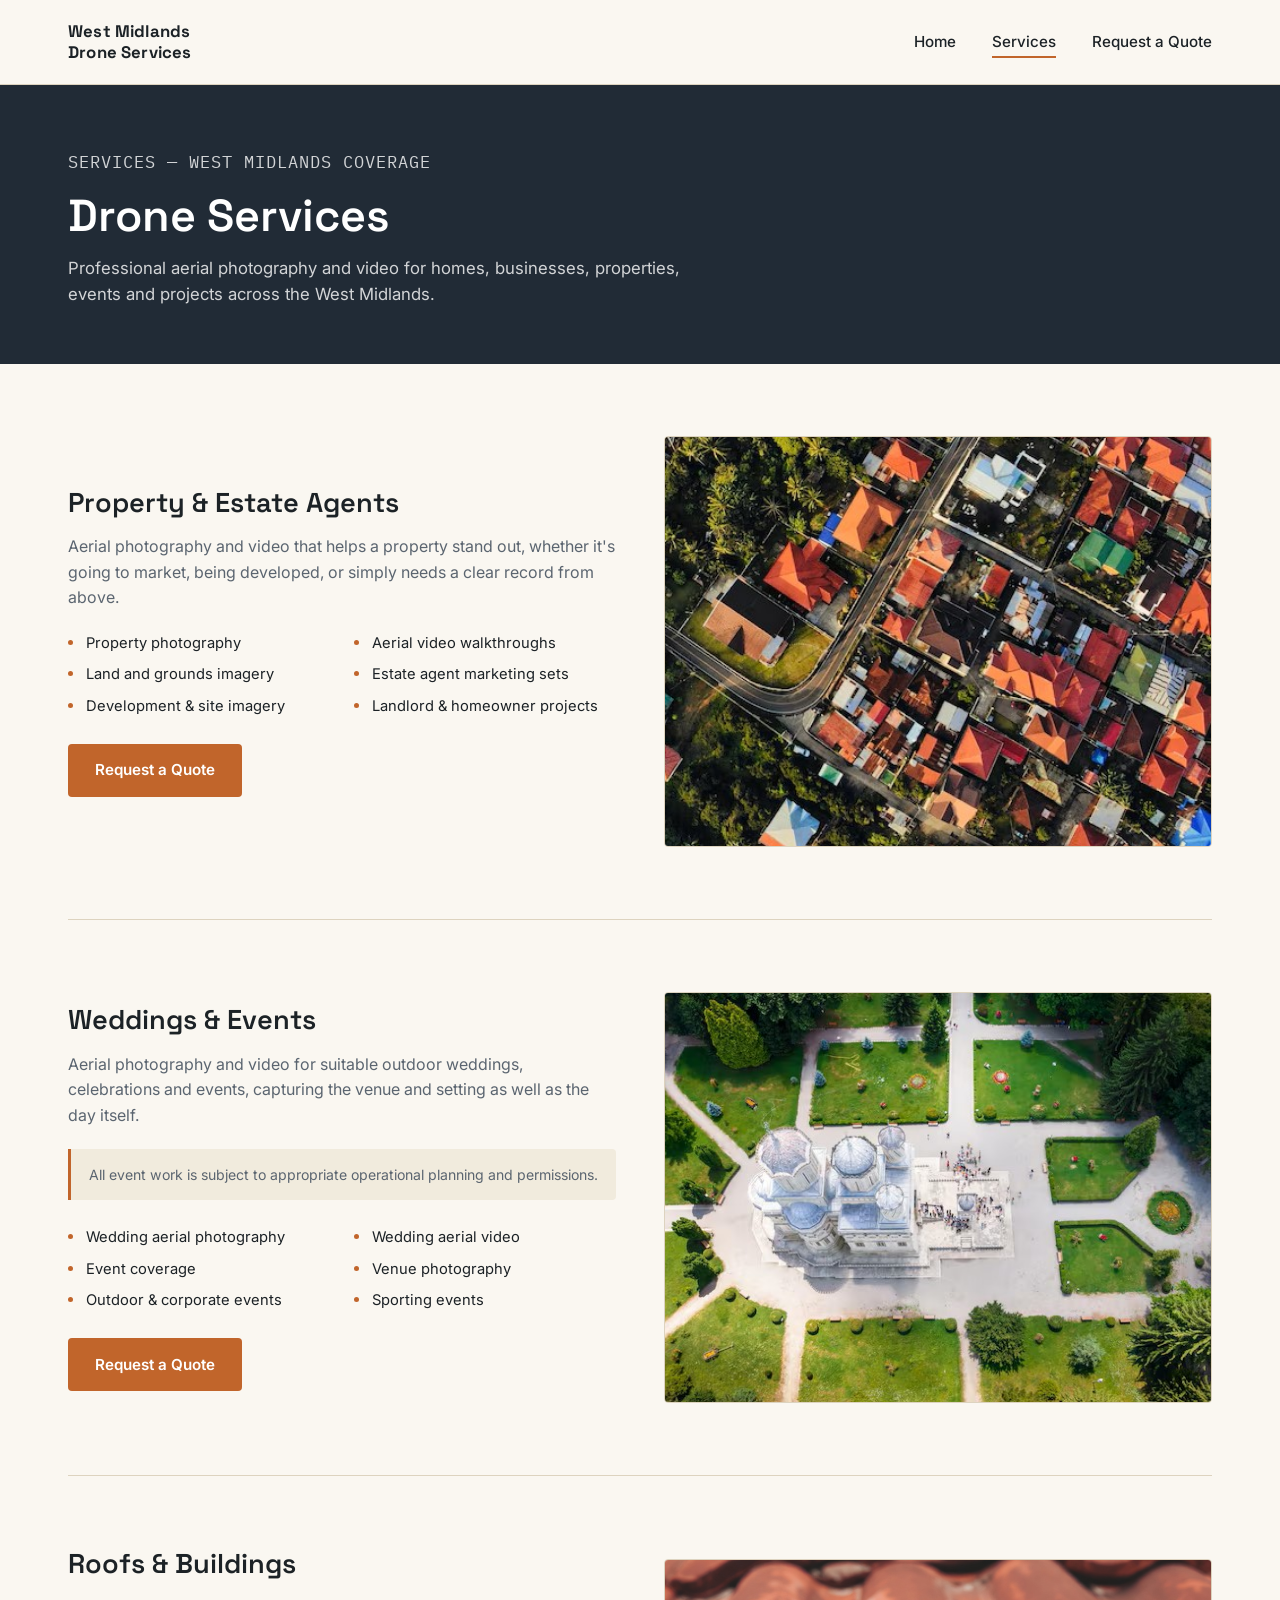
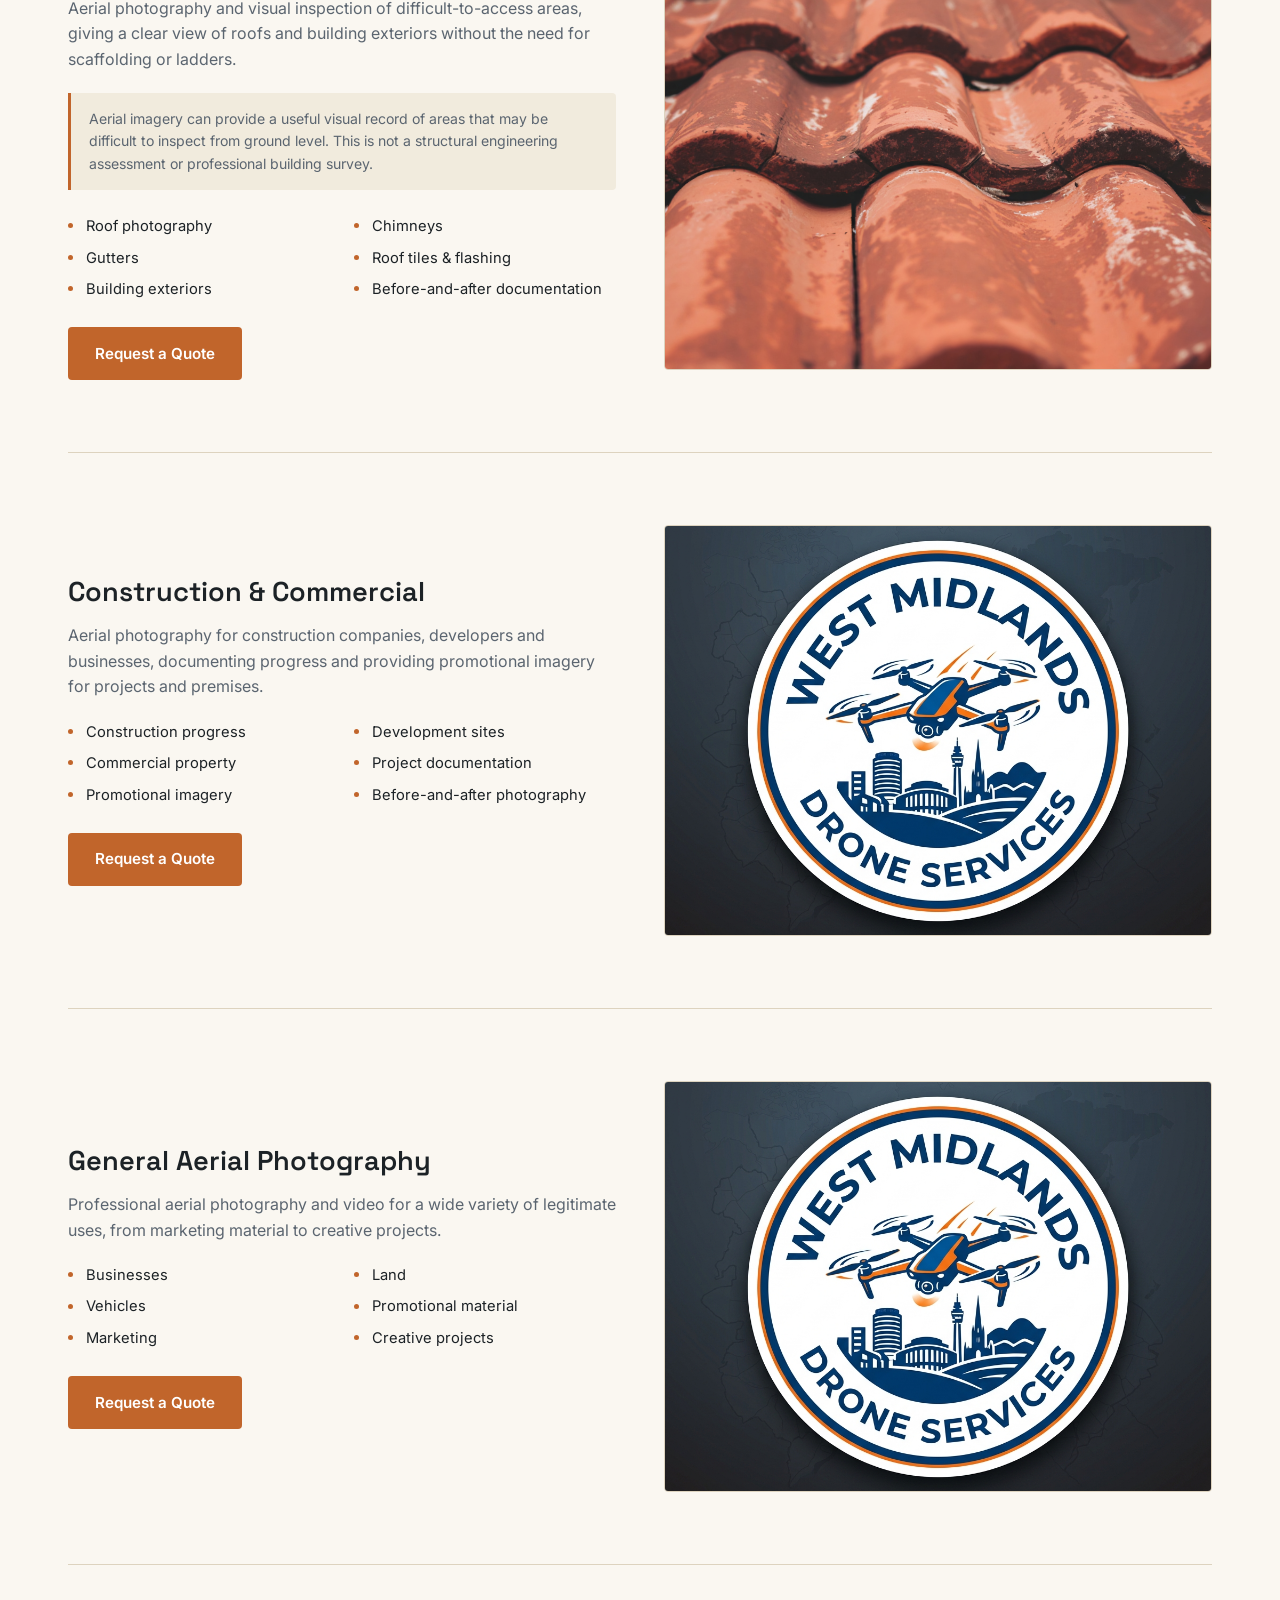
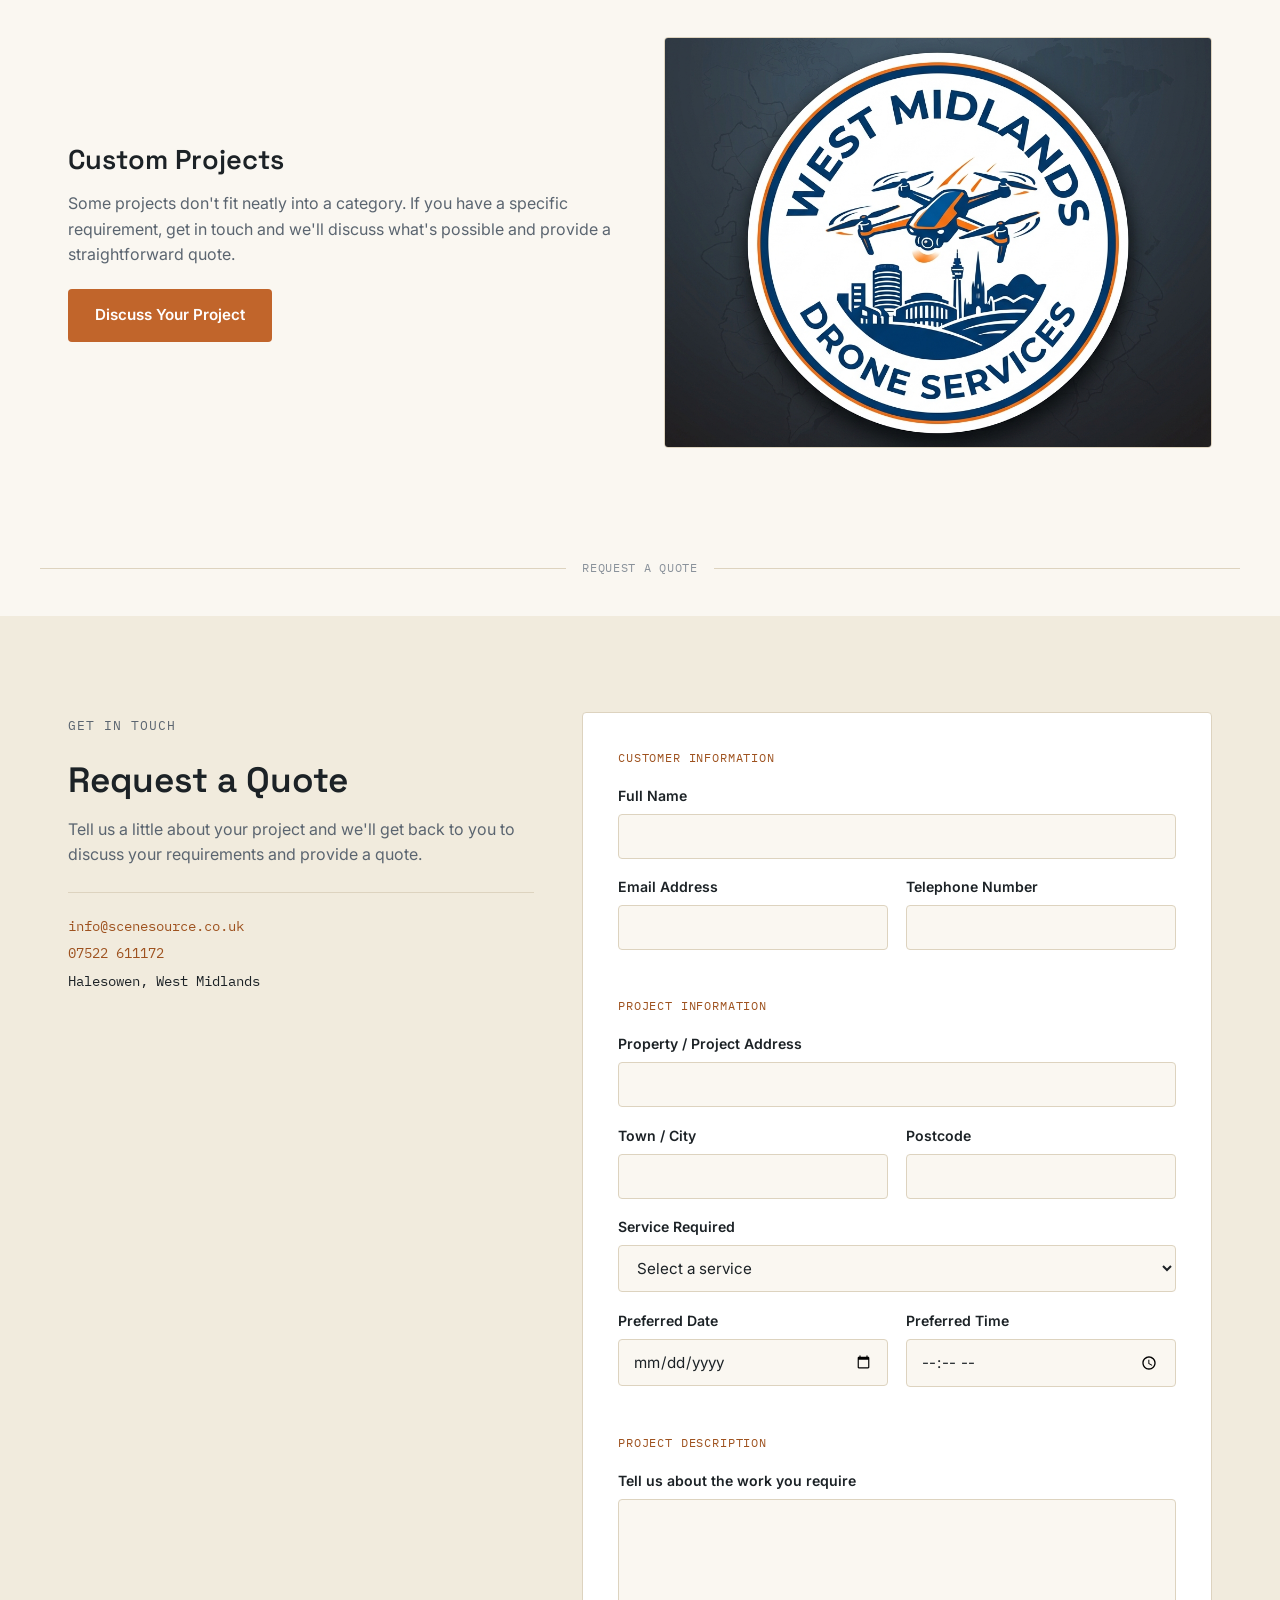
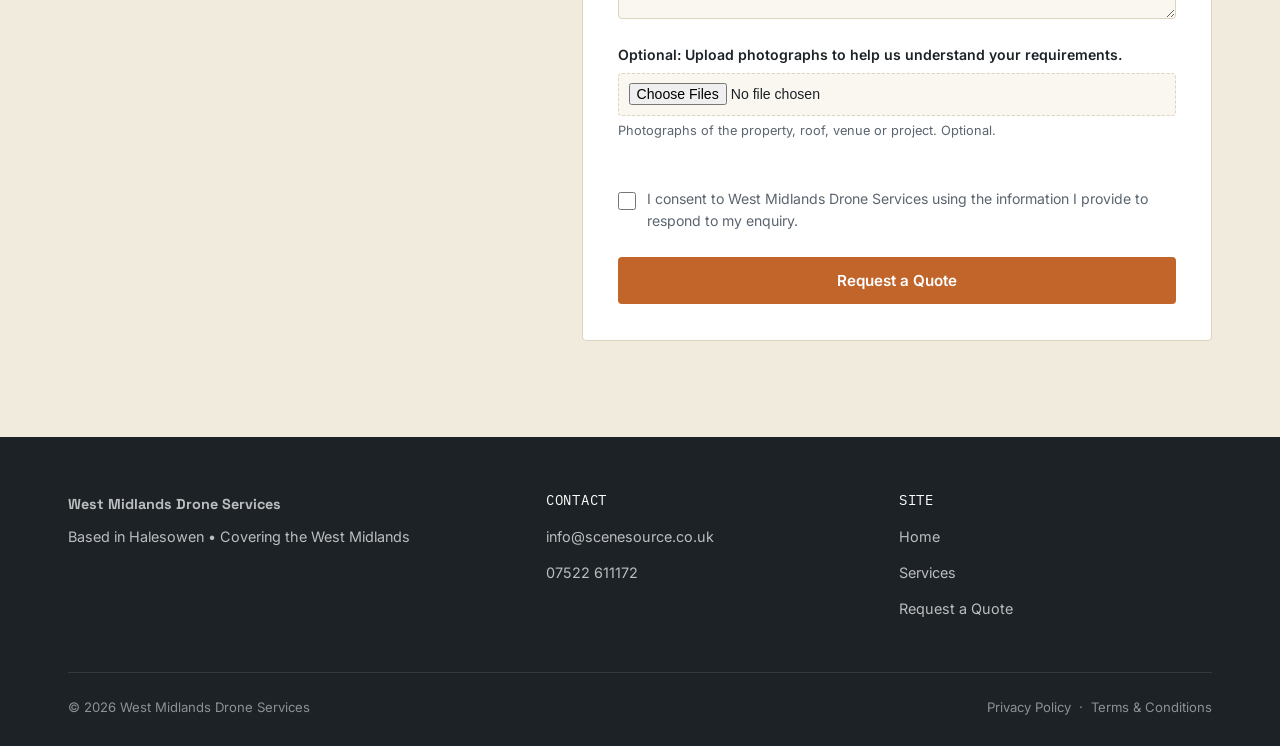
==== commit a85ea8ac: "Add files via upload" ====
--- a/services.html
+++ b/services.html
@@ -55,7 +55,6 @@
   <section class="container">
     <article class="service-detail" id="property">
       <div class="service-detail-text">
-        <p class="service-ref">01 — PROPERTY</p>
         <h2>Property &amp; Estate Agents</h2>
         <p>Aerial photography and video that helps a property stand out, whether it's going to market, being developed, or simply needs a clear record from above.</p>
         <ul class="included-list">
@@ -78,7 +77,6 @@
     <!-- WEDDINGS & EVENTS -->
     <article class="service-detail reverse" id="events">
       <div class="service-detail-text">
-        <p class="service-ref">02 — WEDDINGS &amp; EVENTS</p>
         <h2>Weddings &amp; Events</h2>
         <p>Aerial photography and video for suitable outdoor weddings, celebrations and events, capturing the venue and setting as well as the day itself.</p>
         <div class="note-box">All event work is subject to appropriate operational planning and permissions.</div>
@@ -102,7 +100,6 @@
     <!-- ROOFS & BUILDINGS -->
     <article class="service-detail" id="roofs">
       <div class="service-detail-text">
-        <p class="service-ref">03 — ROOFS &amp; BUILDINGS</p>
         <h2>Roofs &amp; Buildings</h2>
         <p>Aerial photography and visual inspection of difficult-to-access areas, giving a clear view of roofs and building exteriors without the need for scaffolding or ladders.</p>
         <div class="note-box">Aerial imagery can provide a useful visual record of areas that may be difficult to inspect from ground level. This is not a structural engineering assessment or professional building survey.</div>
@@ -126,7 +123,6 @@
     <!-- CONSTRUCTION & COMMERCIAL -->
     <article class="service-detail reverse" id="construction">
       <div class="service-detail-text">
-        <p class="service-ref">04 — CONSTRUCTION &amp; COMMERCIAL</p>
         <h2>Construction &amp; Commercial</h2>
         <p>Aerial photography for construction companies, developers and businesses, documenting progress and providing promotional imagery for projects and premises.</p>
         <ul class="included-list">
@@ -149,7 +145,6 @@
     <!-- GENERAL AERIAL -->
     <article class="service-detail" id="general">
       <div class="service-detail-text">
-        <p class="service-ref">05 — GENERAL AERIAL PHOTOGRAPHY</p>
         <h2>General Aerial Photography</h2>
         <p>Professional aerial photography and video for a wide variety of legitimate uses, from marketing material to creative projects.</p>
         <ul class="included-list">
@@ -172,7 +167,6 @@
     <!-- CUSTOM PROJECTS -->
     <article class="service-detail reverse" id="custom">
       <div class="service-detail-text">
-        <p class="service-ref">06 — CUSTOM PROJECTS</p>
         <h2>Custom Projects</h2>
         <p>Some projects don't fit neatly into a category. If you have a specific requirement, get in touch and we'll discuss what's possible and provide a straightforward quote.</p>
         <a href="#quote" class="btn btn-primary">Discuss Your Project</a>
